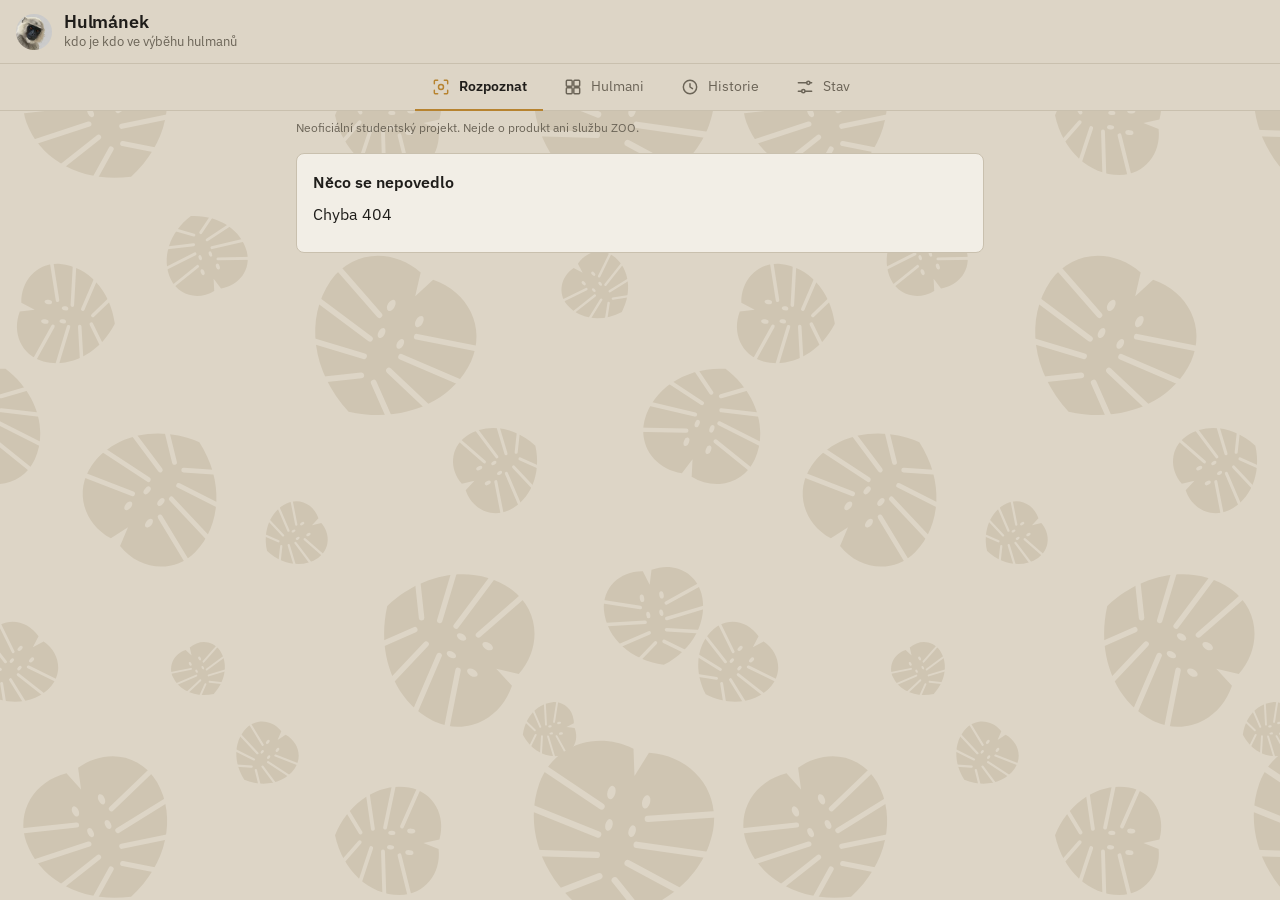
==== static/index.html @ 8825ab79 "Modal jen přes Vercel (tajný klíč), ZOO místo Zoo Ostrava, odebrán Hugging Face Co-Authored-By: Clau" ====
<!doctype html>
<html lang="cs">
<head>
  <meta charset="utf-8">
  <meta name="viewport" content="width=device-width, initial-scale=1, viewport-fit=cover">
  <title>Hulmánek – kdo je kdo</title>
  <meta name="theme-color" content="#ddd5c6">
  <meta name="apple-mobile-web-app-capable" content="yes">
  <meta name="apple-mobile-web-app-status-bar-style" content="black-translucent">
  <meta name="apple-mobile-web-app-title" content="Hulmánek">
  <link rel="manifest" href="manifest.webmanifest">
  <link rel="icon" href="favicon.png" type="image/png">
  <link rel="apple-touch-icon" href="icon-180.png">
  <link rel="preconnect" href="https://fonts.googleapis.com">
  <link rel="preconnect" href="https://fonts.gstatic.com" crossorigin>
  <link rel="stylesheet" href="https://fonts.googleapis.com/css2?family=IBM+Plex+Sans:wght@400;500;600&family=IBM+Plex+Mono&display=swap">
  <link rel="stylesheet" href="style.css?v=4">
</head>
<body>
  <header class="topbar">
    <img class="logo" src="logo.png" alt="" width="36" height="36">
    <div>
      <h1 id="title">Hulmánek</h1>
      <span class="sub">kdo je kdo ve výběhu hulmanů</span>
    </div>
  </header>
  <nav class="tabbar">
    <a href="#/" data-tab="identify"><svg class="icon" viewBox="0 0 24 24" aria-hidden="true"><path d="M4 8V5a1 1 0 0 1 1-1h3M16 4h3a1 1 0 0 1 1 1v3M20 16v3a1 1 0 0 1-1 1h-3M8 20H5a1 1 0 0 1-1-1v-3"/><circle cx="12" cy="12" r="3"/></svg>Rozpoznat</a>
    <a href="#/hulmani" data-tab="hulmani"><svg class="icon" viewBox="0 0 24 24" aria-hidden="true"><rect x="4" y="4" width="7" height="7" rx="1"/><rect x="13" y="4" width="7" height="7" rx="1"/><rect x="4" y="13" width="7" height="7" rx="1"/><rect x="13" y="13" width="7" height="7" rx="1"/></svg>Hulmani</a>
    <a href="#/historie" data-tab="historie"><svg class="icon" viewBox="0 0 24 24" aria-hidden="true"><circle cx="12" cy="12" r="8"/><path d="M12 8v4l3 2"/></svg>Historie</a>
    <a href="#/stav" data-tab="stav"><svg class="icon" viewBox="0 0 24 24" aria-hidden="true"><path d="M4 7h10M18 7h2M4 17h4M12 17h8"/><circle cx="16" cy="7" r="2"/><circle cx="10" cy="17" r="2"/></svg>Stav</a>
  </nav>
  <p class="disclaimer">Neoficiální studentský projekt. Nejde o produkt ani službu ZOO.</p>
  <main id="view" aria-live="polite"></main>
  <div id="toast" role="status"></div>
  <script src="app.js?v=4"></script>
</body>
</html>
---- static/style.css ----
/* Barvy hulmana posvátného: béžovo-šedá srst, černý obličej, jantarové oči. Na pozadí listy monstery. */
:root {
  --bg: #ddd5c6;
  --surface: #f2eee6;
  --surface-2: #e3dccf;
  --text: #1f1d1a;
  --muted: #6b6457;
  --border: #c9c0ae;
  --primary: #1f1d1a;
  --primary-text: #f2eee6;
  --leaves: url("monstera-light.svg");
  --accent: #b7832f;
  --ok: #3f6b4a;
  --warn: #a8701c;
  --danger: #a33a2c;
  --radius: 8px;
  color-scheme: light;
}

@media (prefers-color-scheme: dark) {
  :root {
    --bg: #191714;
    --surface: #221f1b;
    --surface-2: #2d2924;
    --text: #ebe5d9;
    --muted: #a49b8a;
    --border: #3a352e;
    --primary: #ebe5d9;
    --primary-text: #191714;
    --leaves: url("monstera-dark.svg");
    --accent: #d6a24c;
    --ok: #7fae88;
    --warn: #d6a24c;
    --danger: #e07a6a;
    color-scheme: dark;
  }
}

* { box-sizing: border-box; }

body {
  margin: 0;
  font: 16px/1.5 "IBM Plex Sans", system-ui, -apple-system, "Segoe UI", Roboto, sans-serif;
  background: var(--leaves) 0 0 / 720px repeat fixed, var(--bg);
  color: var(--text);
  min-height: 100vh;
  padding-bottom: calc(68px + env(safe-area-inset-bottom));
  -webkit-font-smoothing: antialiased;
}

a { color: inherit; }
.icon { width: 20px; height: 20px; flex: none; fill: none; stroke: currentColor; stroke-width: 1.75;
  stroke-linecap: round; stroke-linejoin: round; }

/* záhlaví */
.topbar {
  position: sticky; top: 0; z-index: 5;
  display: flex; align-items: center; gap: 12px;
  padding: calc(12px + env(safe-area-inset-top)) 16px 12px;
  background: var(--bg);
  border-bottom: 1px solid var(--border);
}
.topbar .logo { width: 36px; height: 36px; border-radius: 50%; object-fit: cover; }
.topbar h1 { font-size: 18px; margin: 0; font-weight: 600; letter-spacing: -.01em; line-height: 1.1; }
.topbar .sub { display: block; font-size: 13px; color: var(--muted); }

.disclaimer {
  max-width: 720px; margin: 0 auto; padding: 8px 16px 0;
  font-size: 12px; color: var(--muted);
}

main { max-width: 720px; margin: 0 auto; padding: 16px; }

h2 { font-size: 24px; margin: 4px 0 12px; font-weight: 600; letter-spacing: -.015em; }
h3 { font-size: 16px; margin: 0 0 8px; font-weight: 600; }
p { margin: 0 0 10px; }
.muted { color: var(--muted); }
.small { font-size: 14px; }
code { font: 14px "IBM Plex Mono", ui-monospace, monospace; }

/* spodní navigace, na širokých obrazovkách nahoře pod záhlavím */
.tabbar {
  position: fixed; bottom: 0; left: 0; right: 0; z-index: 5;
  display: grid; grid-template-columns: repeat(4, 1fr);
  background: var(--surface);
  border-top: 1px solid var(--border);
  padding-bottom: env(safe-area-inset-bottom);
}
.tabbar a {
  display: flex; flex-direction: column; align-items: center; gap: 3px;
  padding: 9px 0 8px; font-size: 12px; color: var(--muted); text-decoration: none;
}
.tabbar a.active { color: var(--text); font-weight: 600; }
.tabbar a.active .icon { stroke: var(--accent); }

@media (min-width: 760px) {
  body { padding-bottom: 0; }
  .tabbar {
    position: sticky; top: 61px; bottom: auto; border-top: 0; border-bottom: 1px solid var(--border);
    display: flex; justify-content: center; gap: 4px; background: var(--bg); padding: 0;
  }
  .tabbar a { flex-direction: row; gap: 8px; padding: 12px 16px; font-size: 14px;
    border-bottom: 2px solid transparent; margin-bottom: -1px; }
  .tabbar a.active { border-bottom-color: var(--accent); }
}

.card {
  background: var(--surface); border: 1px solid var(--border);
  border-radius: var(--radius); padding: 16px; margin-bottom: 12px;
}

/* tlačítka */
.btn {
  display: inline-flex; align-items: center; justify-content: center; gap: 8px;
  min-height: 44px; padding: 10px 16px;
  border-radius: var(--radius); border: 1px solid var(--border);
  background: var(--surface); color: var(--text);
  font: inherit; font-weight: 500; cursor: pointer; text-decoration: none;
}
.btn:hover { background: var(--surface-2); }
.btn:focus-visible, input:focus-visible, select:focus-visible, textarea:focus-visible, a:focus-visible {
  outline: 2px solid var(--accent); outline-offset: 2px;
}
.btn.primary { background: var(--primary); color: var(--primary-text); border-color: var(--primary); }
.btn.primary:hover { opacity: .9; }
.btn.ok { background: var(--ok); color: #fff; border-color: var(--ok); }
.btn.danger { color: var(--danger); }
.btn.big { width: 100%; min-height: 56px; font-size: 17px; }
.btn:disabled { opacity: .5; cursor: default; }
.btn-row { display: flex; gap: 10px; flex-wrap: wrap; align-items: center; }
.btn-row > .btn { flex: 1 1 auto; }
.stack > * + * { margin-top: 10px; }

input[type=text], input[type=number], input[type=password], select, textarea {
  width: 100%; min-height: 44px; padding: 10px 12px;
  border-radius: var(--radius); border: 1px solid var(--border);
  background: var(--surface); color: var(--text); font: inherit;
}
input[type=range] { accent-color: var(--accent); }
label { display: block; font-size: 14px; color: var(--muted); margin: 10px 0 4px; }
.check { display: flex; align-items: center; gap: 8px; color: var(--text); font-size: 15px; }
.check input { width: 18px; height: 18px; accent-color: var(--accent); }
.hidden-input { display: none; }
.back { display: inline-flex; align-items: center; gap: 4px; color: var(--muted); text-decoration: none; font-size: 15px; }

/* výsledek rozpoznání */
.photo { position: relative; border-radius: var(--radius); overflow: hidden; background: #000; }
.photo img { display: block; width: 100%; height: auto; }
.photo svg { position: absolute; inset: 0; width: 100%; height: 100%; }
.photo rect { fill: none; stroke-width: 2.5; vector-effect: non-scaling-stroke; }
.photo rect.body { stroke: #f3f1ec; }
.photo rect.face { stroke: #d6a24c; stroke-dasharray: 6 4; }
.photo text { fill: #fff; font-weight: 600; paint-order: stroke; stroke: #000; stroke-width: 3px; }

.verdict { font-size: 22px; font-weight: 600; letter-spacing: -.01em; margin: 2px 0 6px; }
.verdict.match { color: var(--ok); }
.verdict.uncertain { color: var(--warn); }
.verdict.unknown, .verdict.empty { color: var(--muted); }
.verdict.small { font-size: 15px; display: flex; align-items: center; gap: 6px; }

.crops { display: flex; gap: 8px; margin: 8px 0; }
.crops img { width: 72px; height: 72px; object-fit: cover; border-radius: 6px; border: 1px solid var(--border); }

.cand { display: grid; grid-template-columns: 1fr auto; gap: 2px 10px; padding: 6px 0; align-items: center; }
.cand .name { font-weight: 600; }
.cand .pct { font-variant-numeric: tabular-nums; color: var(--muted); font-size: 14px; }
.bar { grid-column: 1 / -1; height: 4px; background: var(--surface-2); border-radius: 2px; overflow: hidden; }
.bar > i { display: block; height: 100%; background: var(--muted); }
.cand.first .bar > i { background: var(--accent); }

/* galerie */
.grid { display: grid; grid-template-columns: repeat(auto-fill, minmax(150px, 1fr)); gap: 12px; }
.tile {
  background: var(--surface); border: 1px solid var(--border); border-radius: var(--radius);
  overflow: hidden; color: inherit; text-decoration: none;
}
.tile:hover { border-color: var(--muted); }
.tile .cover { aspect-ratio: 1; background: var(--surface-2) center/cover no-repeat;
  display: flex; align-items: center; justify-content: center; color: var(--muted); }
.tile .cover .icon { width: 32px; height: 32px; }
.tile .meta { padding: 8px 10px 10px; }
.tile .meta b { display: block; font-weight: 600; }
.badge { display: inline-block; font-size: 12px; padding: 1px 8px; border-radius: 99px;
  background: var(--surface-2); color: var(--muted); }
.badge.warn { background: color-mix(in srgb, var(--warn) 15%, transparent); color: var(--warn); }
.badge.ok { background: color-mix(in srgb, var(--ok) 15%, transparent); color: var(--ok); }

.samples { display: grid; grid-template-columns: repeat(auto-fill, minmax(84px, 1fr)); gap: 6px; }
.samples button { position: relative; padding: 0; border: 0; background: none; cursor: pointer; }
.samples img { width: 100%; aspect-ratio: 1; object-fit: cover; border-radius: 6px; display: block; }

.list-item { display: flex; gap: 12px; align-items: center; padding: 10px 0; border-bottom: 1px solid var(--border); }
.list-item:last-child { border-bottom: 0; }
.list-item img { width: 56px; height: 56px; object-fit: cover; border-radius: 6px; flex: none; }

table { width: 100%; border-collapse: collapse; font-size: 14px; }
td, th { text-align: left; padding: 6px 4px; border-bottom: 1px solid var(--border); }
th { font-weight: 600; color: var(--muted); }
td.num, th.num { text-align: right; font-variant-numeric: tabular-nums; }

.kv { display: grid; grid-template-columns: auto 1fr; gap: 6px 14px; font-size: 15px; margin: 0; }
.kv dt { color: var(--muted); }
.kv dd { margin: 0; }

.progress { height: 4px; background: var(--surface-2); border-radius: 2px; overflow: hidden; margin: 8px 0; }
.progress > i { display: block; height: 100%; width: 0; background: var(--accent); }

.spinner { width: 28px; height: 28px; border: 3px solid var(--surface-2); border-top-color: var(--text);
  border-radius: 50%; animation: spin 1s linear infinite; margin: 24px auto; }
@keyframes spin { to { transform: rotate(360deg); } }
@media (prefers-reduced-motion: reduce) { .spinner { animation-duration: 3s; } }

#toast {
  position: fixed; left: 16px; right: 16px; bottom: calc(80px + env(safe-area-inset-bottom));
  max-width: 480px; margin: 0 auto; padding: 12px 16px; border-radius: var(--radius);
  background: var(--text); color: var(--bg); font-size: 15px;
  opacity: 0; transition: opacity .15s; pointer-events: none; z-index: 10;
}
#toast.show { opacity: 1; }

.tips { padding-left: 18px; margin: 0; }
.tips li { margin-bottom: 4px; }

.crops .crop { position: relative; padding: 0; border: 0; background: none; cursor: pointer; }
.crops .crop .k, .samples .k { position: absolute; left: 4px; bottom: 4px; font-size: 11px; padding: 1px 6px;
  border-radius: 4px; background: rgba(20, 20, 19, .72); color: #fff; }

.sheet-backdrop { position: fixed; inset: 0; z-index: 20; background: rgba(20, 20, 19, .5);
  display: flex; align-items: flex-end; justify-content: center; }
.sheet { width: 100%; max-width: 480px; background: var(--surface); border-radius: 12px 12px 0 0;
  padding: 16px 16px calc(16px + env(safe-area-inset-bottom)); display: flex; flex-direction: column; gap: 8px; }
.sheet img { width: 120px; height: 120px; object-fit: cover; border-radius: 8px; align-self: center; }
@media (min-width: 760px) {
  .sheet-backdrop { align-items: center; }
  .sheet { border-radius: 12px; }
}

.page-head { display: flex; align-items: center; justify-content: space-between; gap: 12px; margin-bottom: 14px; }
.page-head h2 { margin: 0; }
.page-head h2 .muted { font-weight: 400; }
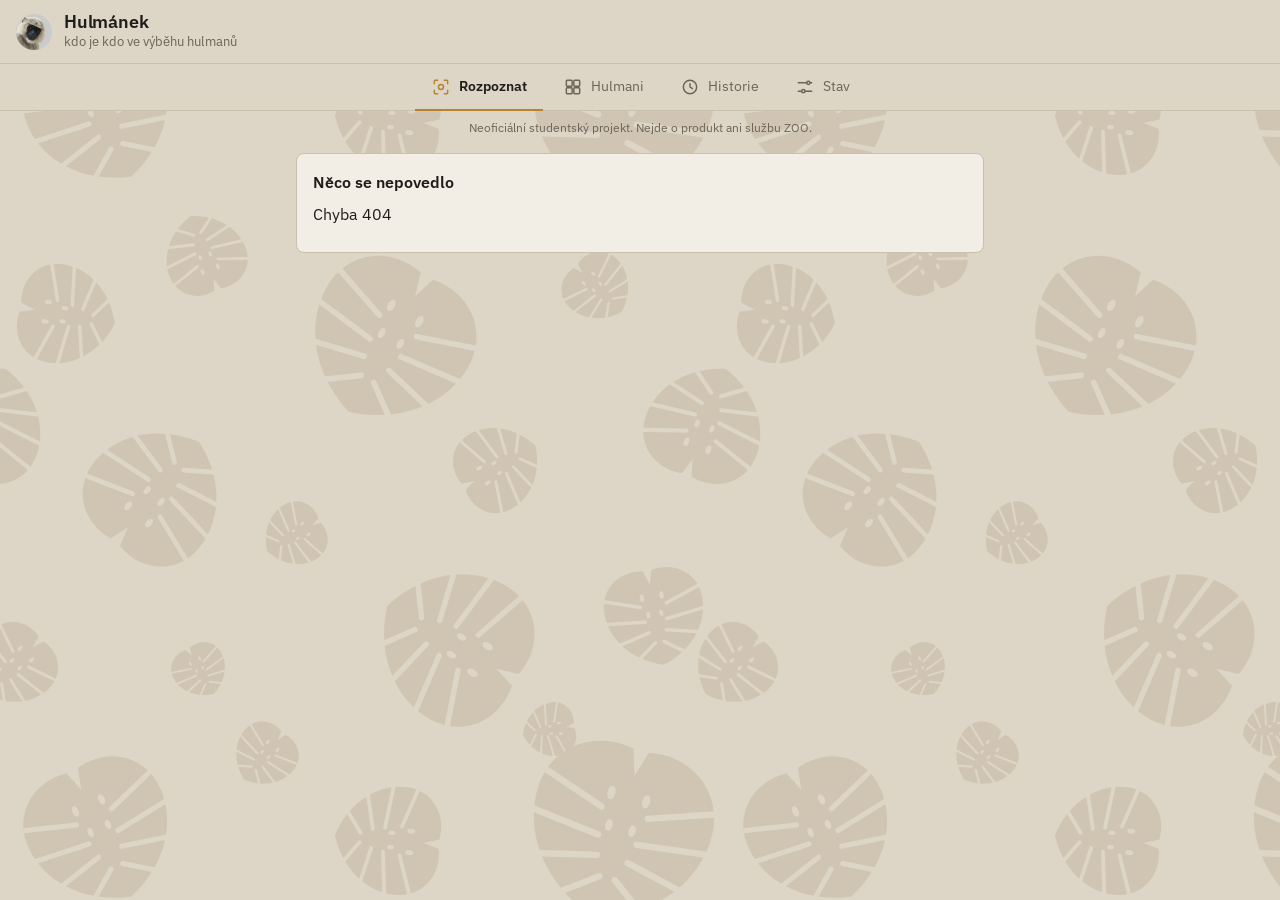
==== commit 2b258ffb: "Upozornění na neoficiální projekt na střed Co-Authored-By: Claude Opus 5.5 (1M context) <noreply@ant" ====
--- a/static/index.html
+++ b/static/index.html
@@ -14,7 +14,7 @@
   <link rel="preconnect" href="https://fonts.googleapis.com">
   <link rel="preconnect" href="https://fonts.gstatic.com" crossorigin>
   <link rel="stylesheet" href="https://fonts.googleapis.com/css2?family=IBM+Plex+Sans:wght@400;500;600&family=IBM+Plex+Mono&display=swap">
-  <link rel="stylesheet" href="style.css?v=4">
+  <link rel="stylesheet" href="style.css?v=5">
 </head>
 <body>
   <header class="topbar">
@@ -33,6 +33,6 @@
   <p class="disclaimer">Neoficiální studentský projekt. Nejde o produkt ani službu ZOO.</p>
   <main id="view" aria-live="polite"></main>
   <div id="toast" role="status"></div>
-  <script src="app.js?v=4"></script>
+  <script src="app.js?v=5"></script>
 </body>
 </html>
--- a/static/style.css
+++ b/static/style.css
@@ -67,6 +67,7 @@
 .disclaimer {
   max-width: 720px; margin: 0 auto; padding: 8px 16px 0;
   font-size: 12px; color: var(--muted);
+  text-align: center;
 }
 
 main { max-width: 720px; margin: 0 auto; padding: 16px; }
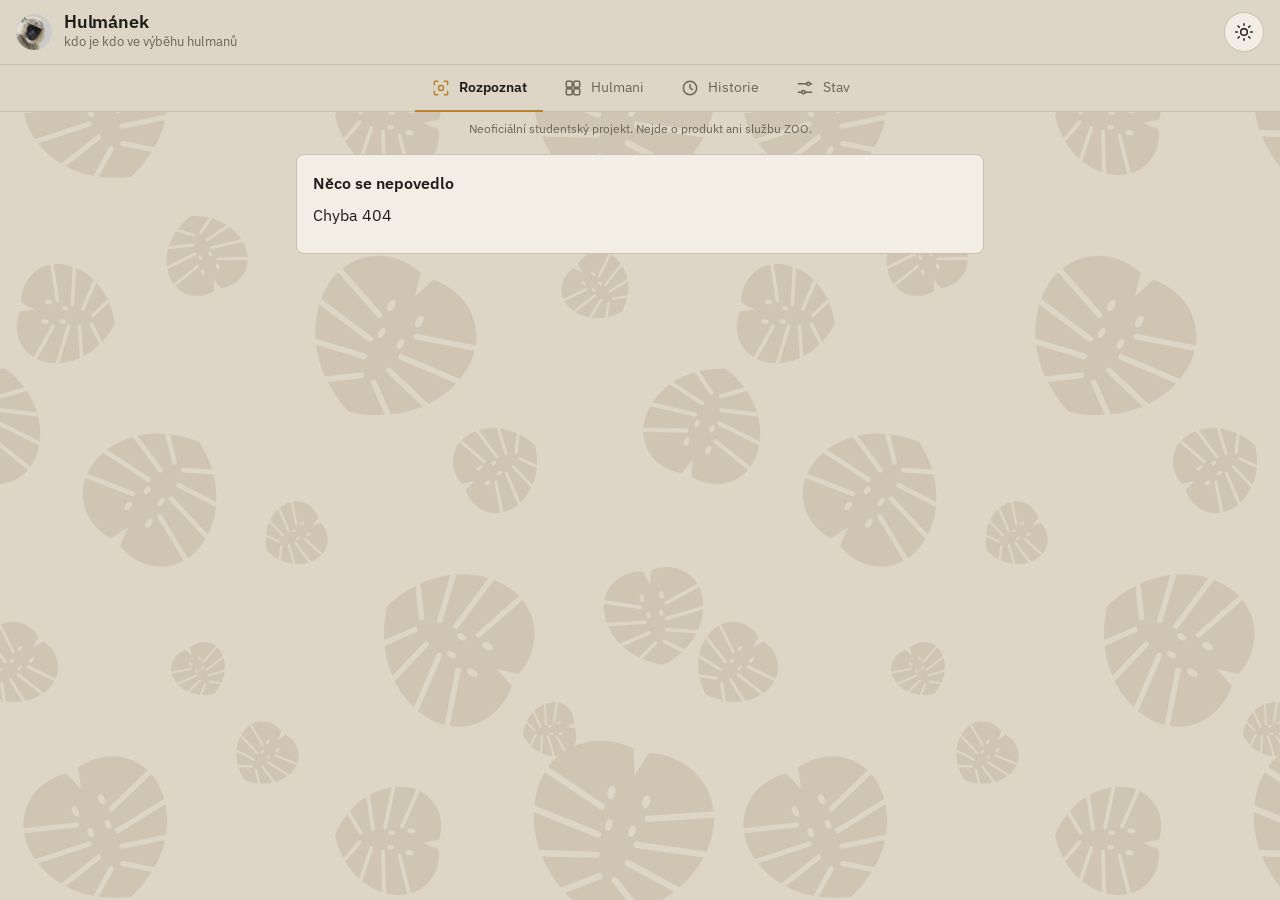
==== commit fdb11e38: "Přepínač světlého/tmavého režimu v záhlaví (sluníčko/měsíček, výchozí podle systému) Co-Authored-By:" ====
--- a/static/index.html
+++ b/static/index.html
@@ -14,7 +14,15 @@
   <link rel="preconnect" href="https://fonts.googleapis.com">
   <link rel="preconnect" href="https://fonts.gstatic.com" crossorigin>
   <link rel="stylesheet" href="https://fonts.googleapis.com/css2?family=IBM+Plex+Sans:wght@400;500;600&family=IBM+Plex+Mono&display=swap">
-  <link rel="stylesheet" href="style.css?v=5">
+  <link rel="stylesheet" href="style.css?v=6">
+  <script>
+    // světlý/tmavý režim: uložená volba, jinak podle systému (nastaví se před vykreslením, ať nebliká)
+    (function () {
+      var t = null;
+      try { t = localStorage.getItem("theme"); } catch (e) {}
+      if (t === "light" || t === "dark") document.documentElement.dataset.theme = t;
+    })();
+  </script>
 </head>
 <body>
   <header class="topbar">
@@ -23,6 +31,10 @@
       <h1 id="title">Hulmánek</h1>
       <span class="sub">kdo je kdo ve výběhu hulmanů</span>
     </div>
+    <button class="theme-toggle" id="theme-toggle" type="button" aria-label="Přepnout světlý / tmavý režim" title="Světlý / tmavý režim">
+      <svg class="icon sun" viewBox="0 0 24 24" aria-hidden="true"><circle cx="12" cy="12" r="4"/><path d="M12 2v2M12 20v2M4.9 4.9l1.4 1.4M17.7 17.7l1.4 1.4M2 12h2M20 12h2M4.9 19.1l1.4-1.4M17.7 6.3l1.4-1.4"/></svg>
+      <svg class="icon moon" viewBox="0 0 24 24" aria-hidden="true"><path d="M20 14.5A8 8 0 0 1 9.5 4a8 8 0 1 0 10.5 10.5z"/></svg>
+    </button>
   </header>
   <nav class="tabbar">
     <a href="#/" data-tab="identify"><svg class="icon" viewBox="0 0 24 24" aria-hidden="true"><path d="M4 8V5a1 1 0 0 1 1-1h3M16 4h3a1 1 0 0 1 1 1v3M20 16v3a1 1 0 0 1-1 1h-3M8 20H5a1 1 0 0 1-1-1v-3"/><circle cx="12" cy="12" r="3"/></svg>Rozpoznat</a>
@@ -33,6 +45,6 @@
   <p class="disclaimer">Neoficiální studentský projekt. Nejde o produkt ani službu ZOO.</p>
   <main id="view" aria-live="polite"></main>
   <div id="toast" role="status"></div>
-  <script src="app.js?v=5"></script>
+  <script src="app.js?v=6"></script>
 </body>
 </html>
--- a/static/style.css
+++ b/static/style.css
@@ -17,8 +17,9 @@
   color-scheme: light;
 }
 
+/* tmavý režim: podle systému, dokud si uživatel nevybere tlačítkem v záhlaví */
 @media (prefers-color-scheme: dark) {
-  :root {
+  :root:not([data-theme="light"]) {
     --bg: #191714;
     --surface: #221f1b;
     --surface-2: #2d2924;
@@ -35,6 +36,22 @@
     color-scheme: dark;
   }
 }
+:root[data-theme="dark"] {
+  --bg: #191714;
+  --surface: #221f1b;
+  --surface-2: #2d2924;
+  --text: #ebe5d9;
+  --muted: #a49b8a;
+  --border: #3a352e;
+  --primary: #ebe5d9;
+  --primary-text: #191714;
+  --leaves: url("monstera-dark.svg");
+  --accent: #d6a24c;
+  --ok: #7fae88;
+  --warn: #d6a24c;
+  --danger: #e07a6a;
+  color-scheme: dark;
+}
 
 * { box-sizing: border-box; }
 
@@ -63,6 +80,20 @@
 .topbar .logo { width: 36px; height: 36px; border-radius: 50%; object-fit: cover; }
 .topbar h1 { font-size: 18px; margin: 0; font-weight: 600; letter-spacing: -.01em; line-height: 1.1; }
 .topbar .sub { display: block; font-size: 13px; color: var(--muted); }
+.theme-toggle {
+  margin-left: auto; display: inline-flex; align-items: center; justify-content: center;
+  width: 40px; height: 40px; padding: 0; border-radius: 50%;
+  border: 1px solid var(--border); background: var(--surface); color: var(--text); cursor: pointer;
+}
+.theme-toggle:hover { background: var(--surface-2); }
+.theme-toggle:focus-visible { outline: 2px solid var(--accent); outline-offset: 2px; }
+.theme-toggle .moon { display: none; }
+:root[data-theme="dark"] .theme-toggle .sun { display: none; }
+:root[data-theme="dark"] .theme-toggle .moon { display: block; }
+@media (prefers-color-scheme: dark) {
+  :root:not([data-theme="light"]) .theme-toggle .sun { display: none; }
+  :root:not([data-theme="light"]) .theme-toggle .moon { display: block; }
+}
 
 .disclaimer {
   max-width: 720px; margin: 0 auto; padding: 8px 16px 0;
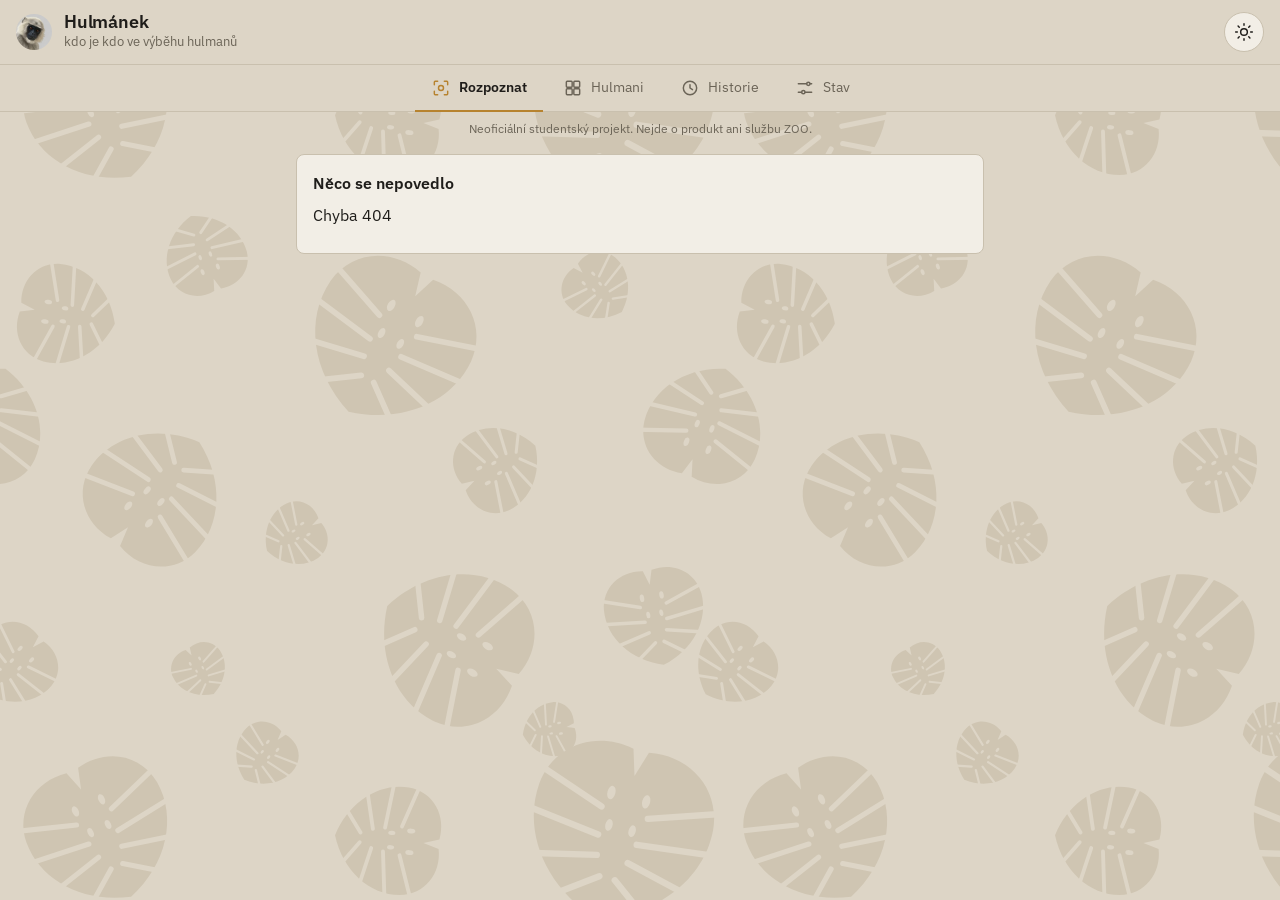
==== commit 039e9fb1: "Hláška „Probouzím počítač pro výpočet…“, když se Modal po uspání probouzí Zobrazí se, když požadavek" ====
--- a/static/index.html
+++ b/static/index.html
@@ -14,7 +14,7 @@
   <link rel="preconnect" href="https://fonts.googleapis.com">
   <link rel="preconnect" href="https://fonts.gstatic.com" crossorigin>
   <link rel="stylesheet" href="https://fonts.googleapis.com/css2?family=IBM+Plex+Sans:wght@400;500;600&family=IBM+Plex+Mono&display=swap">
-  <link rel="stylesheet" href="style.css?v=6">
+  <link rel="stylesheet" href="style.css?v=8">
   <script>
     // světlý/tmavý režim: uložená volba, jinak podle systému (nastaví se před vykreslením, ať nebliká)
     (function () {
@@ -43,8 +43,9 @@
     <a href="#/stav" data-tab="stav"><svg class="icon" viewBox="0 0 24 24" aria-hidden="true"><path d="M4 7h10M18 7h2M4 17h4M12 17h8"/><circle cx="16" cy="7" r="2"/><circle cx="10" cy="17" r="2"/></svg>Stav</a>
   </nav>
   <p class="disclaimer">Neoficiální studentský projekt. Nejde o produkt ani službu ZOO.</p>
+  <div id="waking" class="waking" role="status" hidden><span class="spinner" aria-hidden="true"></span>Probouzím počítač pro výpočet… obvykle to trvá do 15 s.</div>
   <main id="view" aria-live="polite"></main>
   <div id="toast" role="status"></div>
-  <script src="app.js?v=6"></script>
+  <script src="app.js?v=8"></script>
 </body>
 </html>
--- a/static/style.css
+++ b/static/style.css
@@ -250,6 +250,15 @@
 }
 #toast.show { opacity: 1; }
 
+.waking { display: flex; align-items: center; gap: 10px; max-width: 688px; margin: 8px 16px 0; padding: 10px 14px;
+  border-radius: var(--radius); background: var(--surface-2); color: var(--text); font-size: 14px; }
+.waking[hidden] { display: none; }
+@media (min-width: 720px) { .waking { margin: 8px auto 0; } }
+.spinner { flex: none; width: 16px; height: 16px; border-radius: 50%; border: 2px solid var(--border);
+  border-top-color: var(--text); animation: spin .8s linear infinite; }
+@keyframes spin { to { transform: rotate(360deg); } }
+@media (prefers-reduced-motion: reduce) { .spinner { animation-duration: 2.4s; } }
+
 .tips { padding-left: 18px; margin: 0; }
 .tips li { margin-bottom: 4px; }
 
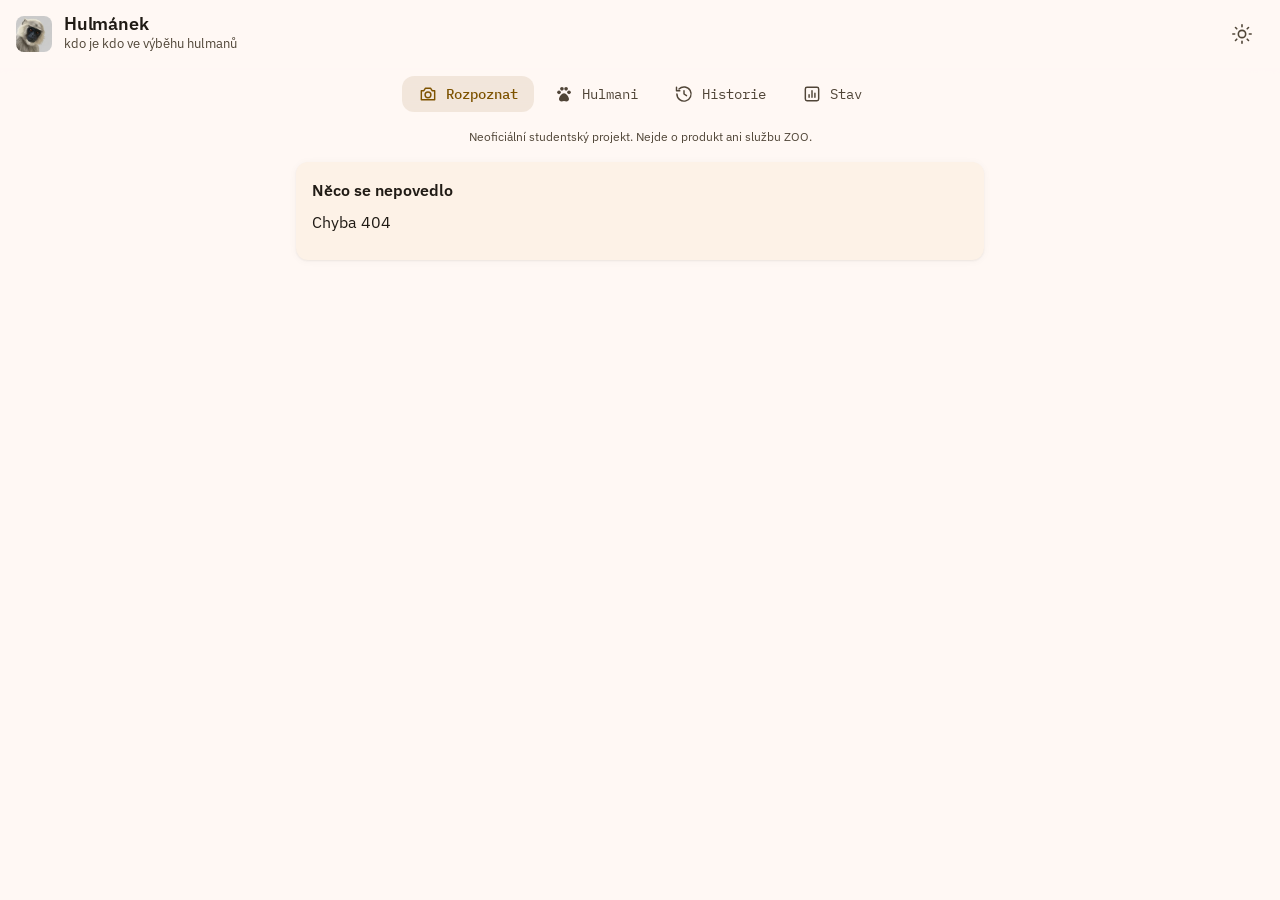
==== commit dfb86d28: "Nový vzhled podle návrhu ze Stitch: teplé jantarové barvy, seznam hulmanů jako karty - paleta, zaobl" ====
--- a/static/index.html
+++ b/static/index.html
@@ -4,7 +4,7 @@
   <meta charset="utf-8">
   <meta name="viewport" content="width=device-width, initial-scale=1, viewport-fit=cover">
   <title>Hulmánek – kdo je kdo</title>
-  <meta name="theme-color" content="#ddd5c6">
+  <meta name="theme-color" content="#fff8f4">
   <meta name="apple-mobile-web-app-capable" content="yes">
   <meta name="apple-mobile-web-app-status-bar-style" content="black-translucent">
   <meta name="apple-mobile-web-app-title" content="Hulmánek">
@@ -14,7 +14,7 @@
   <link rel="preconnect" href="https://fonts.googleapis.com">
   <link rel="preconnect" href="https://fonts.gstatic.com" crossorigin>
   <link rel="stylesheet" href="https://fonts.googleapis.com/css2?family=IBM+Plex+Sans:wght@400;500;600&family=IBM+Plex+Mono&display=swap">
-  <link rel="stylesheet" href="style.css?v=8">
+  <link rel="stylesheet" href="style.css?v=9">
   <script>
     // světlý/tmavý režim: uložená volba, jinak podle systému (nastaví se před vykreslením, ať nebliká)
     (function () {
@@ -37,15 +37,15 @@
     </button>
   </header>
   <nav class="tabbar">
-    <a href="#/" data-tab="identify"><svg class="icon" viewBox="0 0 24 24" aria-hidden="true"><path d="M4 8V5a1 1 0 0 1 1-1h3M16 4h3a1 1 0 0 1 1 1v3M20 16v3a1 1 0 0 1-1 1h-3M8 20H5a1 1 0 0 1-1-1v-3"/><circle cx="12" cy="12" r="3"/></svg>Rozpoznat</a>
-    <a href="#/hulmani" data-tab="hulmani"><svg class="icon" viewBox="0 0 24 24" aria-hidden="true"><rect x="4" y="4" width="7" height="7" rx="1"/><rect x="13" y="4" width="7" height="7" rx="1"/><rect x="4" y="13" width="7" height="7" rx="1"/><rect x="13" y="13" width="7" height="7" rx="1"/></svg>Hulmani</a>
-    <a href="#/historie" data-tab="historie"><svg class="icon" viewBox="0 0 24 24" aria-hidden="true"><circle cx="12" cy="12" r="8"/><path d="M12 8v4l3 2"/></svg>Historie</a>
-    <a href="#/stav" data-tab="stav"><svg class="icon" viewBox="0 0 24 24" aria-hidden="true"><path d="M4 7h10M18 7h2M4 17h4M12 17h8"/><circle cx="16" cy="7" r="2"/><circle cx="10" cy="17" r="2"/></svg>Stav</a>
+    <a href="#/" data-tab="identify"><svg class="icon" viewBox="0 0 24 24" aria-hidden="true"><path d="M4 8h3l2-3h6l2 3h3v11H4z"/><circle cx="12" cy="13" r="3.5"/></svg>Rozpoznat</a>
+    <a href="#/hulmani" data-tab="hulmani"><svg class="icon fill" viewBox="0 0 24 24" aria-hidden="true"><circle cx="6" cy="10" r="2.2"/><circle cx="9.5" cy="5.8" r="2.2"/><circle cx="14.5" cy="5.8" r="2.2"/><circle cx="18" cy="10" r="2.2"/><path d="M12 11c-2.6 0-6 4.2-6 7.1C6 19.9 7.4 21 9 21c1.2 0 2-.6 3-.6s1.8.6 3 .6c1.6 0 3-1.1 3-2.9 0-2.9-3.4-7.1-6-7.1z"/></svg>Hulmani</a>
+    <a href="#/historie" data-tab="historie"><svg class="icon" viewBox="0 0 24 24" aria-hidden="true"><path d="M3.5 12a8.5 8.5 0 1 0 2.5-6"/><path d="M3 4v4h4"/><path d="M12 8v4l3 2"/></svg>Historie</a>
+    <a href="#/stav" data-tab="stav"><svg class="icon" viewBox="0 0 24 24" aria-hidden="true"><rect x="4" y="4" width="16" height="16" rx="2"/><path d="M8.5 16v-3M12 16V8M15.5 16v-5"/></svg>Stav</a>
   </nav>
   <p class="disclaimer">Neoficiální studentský projekt. Nejde o produkt ani službu ZOO.</p>
   <div id="waking" class="waking" role="status" hidden><span class="spinner" aria-hidden="true"></span>Probouzím počítač pro výpočet… obvykle to trvá do 15 s.</div>
   <main id="view" aria-live="polite"></main>
   <div id="toast" role="status"></div>
-  <script src="app.js?v=8"></script>
+  <script src="app.js?v=9"></script>
 </body>
 </html>
--- a/static/style.css
+++ b/static/style.css
@@ -1,55 +1,58 @@
-/* Barvy hulmana posvátného: béžovo-šedá srst, černý obličej, jantarové oči. Na pozadí listy monstery. */
+/* Teplé jantarové barvy podle návrhu ze Stitch (design/stitch/), písmo IBM Plex Sans + Mono. */
 :root {
-  --bg: #ddd5c6;
-  --surface: #f2eee6;
-  --surface-2: #e3dccf;
-  --text: #1f1d1a;
-  --muted: #6b6457;
-  --border: #c9c0ae;
-  --primary: #1f1d1a;
-  --primary-text: #f2eee6;
-  --leaves: url("monstera-light.svg");
-  --accent: #b7832f;
+  --bg: #fff8f4;
+  --surface: #fdf2e7;
+  --surface-2: #f1e6dc;
+  --text: #201b15;
+  --muted: #504537;
+  --border: #e6d9cb;
+  --primary: #7e5300;
+  --primary-text: #ffffff;
+  --leaves: none;
+  --accent: #9b6b17;
   --ok: #3f6b4a;
   --warn: #a8701c;
-  --danger: #a33a2c;
-  --radius: 8px;
+  --danger: #ba1a1a;
+  --shadow: 0 1px 2px rgba(32, 27, 21, .06), 0 1px 8px rgba(32, 27, 21, .04);
+  --radius: 12px;
   color-scheme: light;
 }
 
 /* tmavý režim: podle systému, dokud si uživatel nevybere tlačítkem v záhlaví */
 @media (prefers-color-scheme: dark) {
   :root:not([data-theme="light"]) {
-    --bg: #191714;
-    --surface: #221f1b;
-    --surface-2: #2d2924;
-    --text: #ebe5d9;
-    --muted: #a49b8a;
-    --border: #3a352e;
-    --primary: #ebe5d9;
-    --primary-text: #191714;
-    --leaves: url("monstera-dark.svg");
-    --accent: #d6a24c;
+    --bg: #17130e;
+    --surface: #221c16;
+    --surface-2: #2e271f;
+    --text: #ece1d6;
+    --muted: #cdc6b7;
+    --border: #3a3229;
+    --primary: #f8bc62;
+    --primary-text: #291800;
+    --leaves: none;
+    --accent: #f8bc62;
     --ok: #7fae88;
-    --warn: #d6a24c;
-    --danger: #e07a6a;
+    --warn: #f8bc62;
+    --danger: #ffb4ab;
+    --shadow: 0 1px 2px rgba(0, 0, 0, .3);
     color-scheme: dark;
   }
 }
 :root[data-theme="dark"] {
-  --bg: #191714;
-  --surface: #221f1b;
-  --surface-2: #2d2924;
-  --text: #ebe5d9;
-  --muted: #a49b8a;
-  --border: #3a352e;
-  --primary: #ebe5d9;
-  --primary-text: #191714;
-  --leaves: url("monstera-dark.svg");
-  --accent: #d6a24c;
+  --bg: #17130e;
+  --surface: #221c16;
+  --surface-2: #2e271f;
+  --text: #ece1d6;
+  --muted: #cdc6b7;
+  --border: #3a3229;
+  --primary: #f8bc62;
+  --primary-text: #291800;
+  --leaves: none;
+  --accent: #f8bc62;
   --ok: #7fae88;
-  --warn: #d6a24c;
-  --danger: #e07a6a;
+  --warn: #f8bc62;
+  --danger: #ffb4ab;
+  --shadow: 0 1px 2px rgba(0, 0, 0, .3);
   color-scheme: dark;
 }
 
@@ -68,24 +71,27 @@
 a { color: inherit; }
 .icon { width: 20px; height: 20px; flex: none; fill: none; stroke: currentColor; stroke-width: 1.75;
   stroke-linecap: round; stroke-linejoin: round; }
+.icon.fill { fill: currentColor; stroke: none; }
 
 /* záhlaví */
 .topbar {
   position: sticky; top: 0; z-index: 5;
   display: flex; align-items: center; gap: 12px;
   padding: calc(12px + env(safe-area-inset-top)) 16px 12px;
-  background: var(--bg);
-  border-bottom: 1px solid var(--border);
-}
-.topbar .logo { width: 36px; height: 36px; border-radius: 50%; object-fit: cover; }
+  background: color-mix(in srgb, var(--bg) 85%, transparent);
+  -webkit-backdrop-filter: blur(16px); backdrop-filter: blur(16px);
+  box-shadow: 0 1px 8px rgba(0, 0, 0, .04);
+}
+.topbar .logo { width: 36px; height: 36px; border-radius: 8px; object-fit: cover; }
 .topbar h1 { font-size: 18px; margin: 0; font-weight: 600; letter-spacing: -.01em; line-height: 1.1; }
 .topbar .sub { display: block; font-size: 13px; color: var(--muted); }
 .theme-toggle {
   margin-left: auto; display: inline-flex; align-items: center; justify-content: center;
-  width: 40px; height: 40px; padding: 0; border-radius: 50%;
-  border: 1px solid var(--border); background: var(--surface); color: var(--text); cursor: pointer;
-}
-.theme-toggle:hover { background: var(--surface-2); }
+  width: 44px; height: 44px; padding: 0; border-radius: 50%;
+  border: 0; background: none; color: var(--muted); cursor: pointer;
+}
+.theme-toggle .icon { width: 22px; height: 22px; }
+.theme-toggle:hover { color: var(--text); background: var(--surface-2); }
 .theme-toggle:focus-visible { outline: 2px solid var(--accent); outline-offset: 2px; }
 .theme-toggle .moon { display: none; }
 :root[data-theme="dark"] .theme-toggle .sun { display: none; }
@@ -113,31 +119,32 @@
 /* spodní navigace, na širokých obrazovkách nahoře pod záhlavím */
 .tabbar {
   position: fixed; bottom: 0; left: 0; right: 0; z-index: 5;
-  display: grid; grid-template-columns: repeat(4, 1fr);
-  background: var(--surface);
-  border-top: 1px solid var(--border);
-  padding-bottom: env(safe-area-inset-bottom);
+  display: grid; grid-template-columns: repeat(4, 1fr); gap: 4px;
+  background: color-mix(in srgb, var(--bg) 90%, transparent);
+  -webkit-backdrop-filter: blur(16px); backdrop-filter: blur(16px);
+  box-shadow: 0 -1px 8px rgba(0, 0, 0, .04);
+  padding: 6px 6px calc(6px + env(safe-area-inset-bottom));
 }
 .tabbar a {
   display: flex; flex-direction: column; align-items: center; gap: 3px;
-  padding: 9px 0 8px; font-size: 12px; color: var(--muted); text-decoration: none;
-}
-.tabbar a.active { color: var(--text); font-weight: 600; }
-.tabbar a.active .icon { stroke: var(--accent); }
+  padding: 8px 0 7px; border-radius: var(--radius);
+  font: 12px "IBM Plex Mono", ui-monospace, monospace; color: var(--muted); text-decoration: none;
+}
+.tabbar a:hover { color: var(--text); }
+.tabbar a.active { color: var(--primary); font-weight: 500;
+  background: color-mix(in srgb, var(--primary) 10%, transparent); }
 
 @media (min-width: 760px) {
   body { padding-bottom: 0; }
   .tabbar {
-    position: sticky; top: 61px; bottom: auto; border-top: 0; border-bottom: 1px solid var(--border);
-    display: flex; justify-content: center; gap: 4px; background: var(--bg); padding: 0;
+    position: sticky; top: 61px; bottom: auto; box-shadow: none;
+    display: flex; justify-content: center; gap: 4px; padding: 8px 0;
   }
-  .tabbar a { flex-direction: row; gap: 8px; padding: 12px 16px; font-size: 14px;
-    border-bottom: 2px solid transparent; margin-bottom: -1px; }
-  .tabbar a.active { border-bottom-color: var(--accent); }
+  .tabbar a { flex-direction: row; gap: 8px; padding: 8px 16px; font-size: 14px; }
 }
 
 .card {
-  background: var(--surface); border: 1px solid var(--border);
+  background: var(--surface); border: 0; box-shadow: var(--shadow);
   border-radius: var(--radius); padding: 16px; margin-bottom: 12px;
 }
 
@@ -279,3 +286,26 @@
 .page-head { display: flex; align-items: center; justify-content: space-between; gap: 12px; margin-bottom: 14px; }
 .page-head h2 { margin: 0; }
 .page-head h2 .muted { font-weight: 400; }
+.page-head .sub { display: block; font-size: 14px; color: var(--muted); }
+.page-head .btn { flex: none; }
+
+/* seznam hulmanů: karta s fotkou, údaji a počtem vzorků */
+.roster { display: flex; flex-direction: column; gap: 12px; }
+.roster-item {
+  display: flex; align-items: center; gap: 16px; padding: 16px;
+  background: var(--surface); border-radius: var(--radius); box-shadow: var(--shadow);
+  color: inherit; text-decoration: none;
+}
+.roster-item:hover { background: var(--surface-2); }
+.roster-item .avatar {
+  width: 64px; height: 64px; flex: none; border-radius: var(--radius);
+  background: var(--surface-2) center/cover no-repeat;
+  display: flex; align-items: center; justify-content: center; color: var(--muted);
+}
+.roster-item .avatar .icon { width: 32px; height: 32px; }
+.roster-item .info { flex: 1; min-width: 0; display: flex; flex-direction: column; }
+.roster-item .info b { font-weight: 500; font-size: 16px; overflow-wrap: anywhere; }
+.roster-item .info .muted { font-size: 13px; }
+.roster-item .count { margin-top: 4px; font: 12px "IBM Plex Mono", ui-monospace, monospace; color: var(--muted); }
+.roster-item .count.ready { color: var(--primary); }
+.roster-item > .icon { color: var(--muted); }
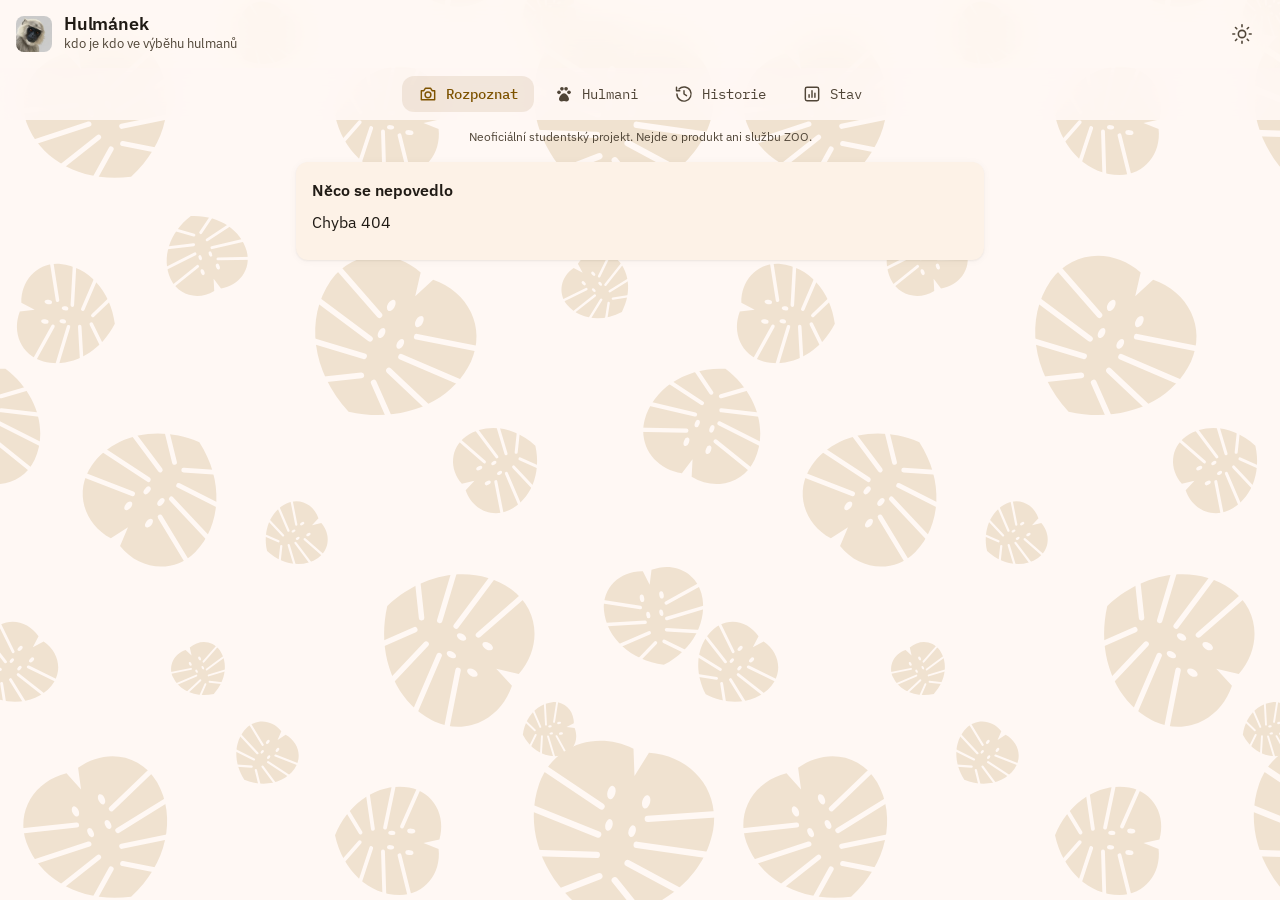
==== commit 6341a8b7: "Pozadí: zpět jemné siluety listů monstery v barvách nové palety Co-Authored-By: Claude Opus 5.5 (1M " ====
--- a/static/index.html
+++ b/static/index.html
@@ -14,7 +14,7 @@
   <link rel="preconnect" href="https://fonts.googleapis.com">
   <link rel="preconnect" href="https://fonts.gstatic.com" crossorigin>
   <link rel="stylesheet" href="https://fonts.googleapis.com/css2?family=IBM+Plex+Sans:wght@400;500;600&family=IBM+Plex+Mono&display=swap">
-  <link rel="stylesheet" href="style.css?v=9">
+  <link rel="stylesheet" href="style.css?v=11">
   <script>
     // světlý/tmavý režim: uložená volba, jinak podle systému (nastaví se před vykreslením, ať nebliká)
     (function () {
@@ -46,6 +46,6 @@
   <div id="waking" class="waking" role="status" hidden><span class="spinner" aria-hidden="true"></span>Probouzím počítač pro výpočet… obvykle to trvá do 15 s.</div>
   <main id="view" aria-live="polite"></main>
   <div id="toast" role="status"></div>
-  <script src="app.js?v=9"></script>
+  <script src="app.js?v=11"></script>
 </body>
 </html>
--- a/static/style.css
+++ b/static/style.css
@@ -8,7 +8,7 @@
   --border: #e6d9cb;
   --primary: #7e5300;
   --primary-text: #ffffff;
-  --leaves: none;
+  --leaves: url("monstera-light.svg");
   --accent: #9b6b17;
   --ok: #3f6b4a;
   --warn: #a8701c;
@@ -29,7 +29,7 @@
     --border: #3a3229;
     --primary: #f8bc62;
     --primary-text: #291800;
-    --leaves: none;
+    --leaves: url("monstera-dark.svg");
     --accent: #f8bc62;
     --ok: #7fae88;
     --warn: #f8bc62;
@@ -47,7 +47,7 @@
   --border: #3a3229;
   --primary: #f8bc62;
   --primary-text: #291800;
-  --leaves: none;
+  --leaves: url("monstera-dark.svg");
   --accent: #f8bc62;
   --ok: #7fae88;
   --warn: #f8bc62;
@@ -186,9 +186,10 @@
 .photo { position: relative; border-radius: var(--radius); overflow: hidden; background: #000; }
 .photo img { display: block; width: 100%; height: auto; }
 .photo svg { position: absolute; inset: 0; width: 100%; height: 100%; }
-.photo rect { fill: none; stroke-width: 2.5; vector-effect: non-scaling-stroke; }
-.photo rect.body { stroke: #f3f1ec; }
-.photo rect.face { stroke: #d6a24c; stroke-dasharray: 6 4; }
+/* čárkované rámečky: tělo žluté, obličej růžový */
+.photo rect { fill: none; stroke-width: 3; stroke-dasharray: 8 5; vector-effect: non-scaling-stroke; }
+.photo rect.body { stroke: #ffd166; }
+.photo rect.face { stroke: #ef476f; stroke-dasharray: 6 4; }
 .photo text { fill: #fff; font-weight: 600; paint-order: stroke; stroke: #000; stroke-width: 3px; }
 
 .verdict { font-size: 22px; font-weight: 600; letter-spacing: -.01em; margin: 2px 0 6px; }
@@ -208,17 +209,6 @@
 .cand.first .bar > i { background: var(--accent); }
 
 /* galerie */
-.grid { display: grid; grid-template-columns: repeat(auto-fill, minmax(150px, 1fr)); gap: 12px; }
-.tile {
-  background: var(--surface); border: 1px solid var(--border); border-radius: var(--radius);
-  overflow: hidden; color: inherit; text-decoration: none;
-}
-.tile:hover { border-color: var(--muted); }
-.tile .cover { aspect-ratio: 1; background: var(--surface-2) center/cover no-repeat;
-  display: flex; align-items: center; justify-content: center; color: var(--muted); }
-.tile .cover .icon { width: 32px; height: 32px; }
-.tile .meta { padding: 8px 10px 10px; }
-.tile .meta b { display: block; font-weight: 600; }
 .badge { display: inline-block; font-size: 12px; padding: 1px 8px; border-radius: 99px;
   background: var(--surface-2); color: var(--muted); }
 .badge.warn { background: color-mix(in srgb, var(--warn) 15%, transparent); color: var(--warn); }
